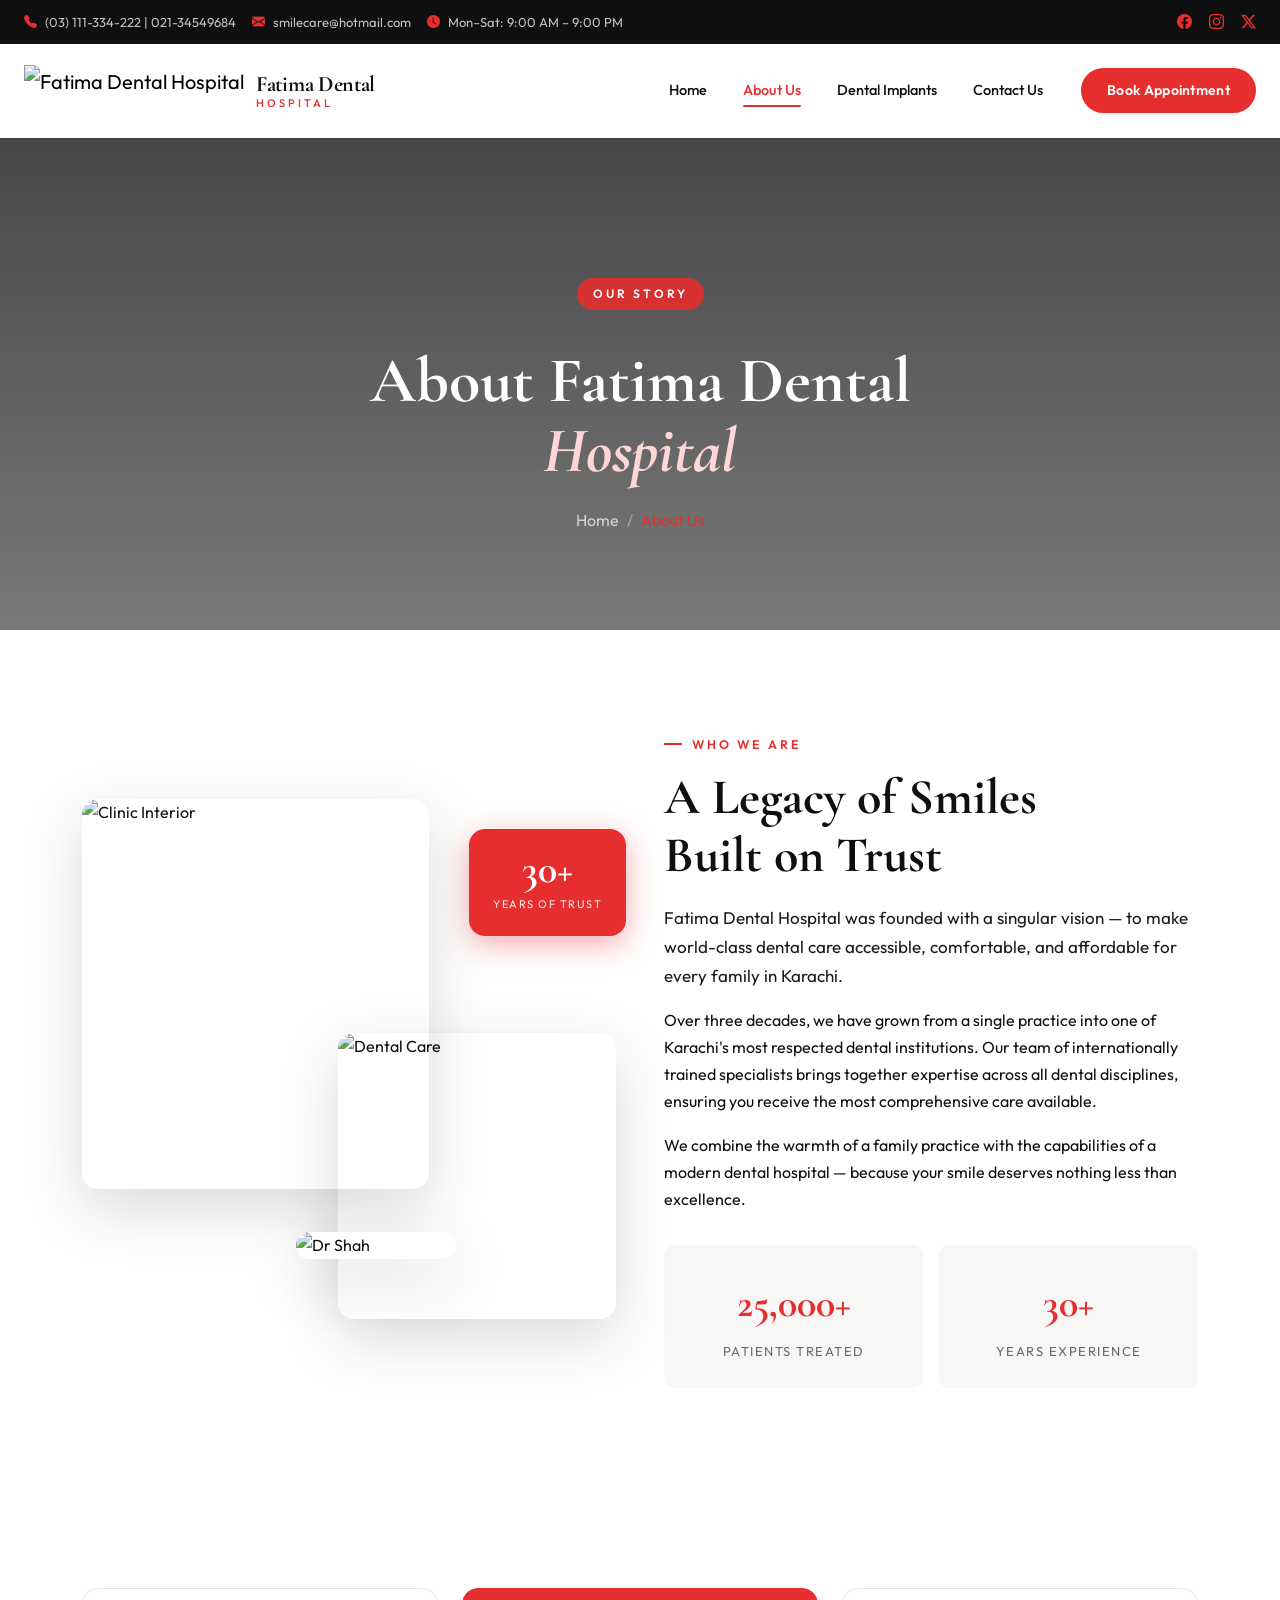
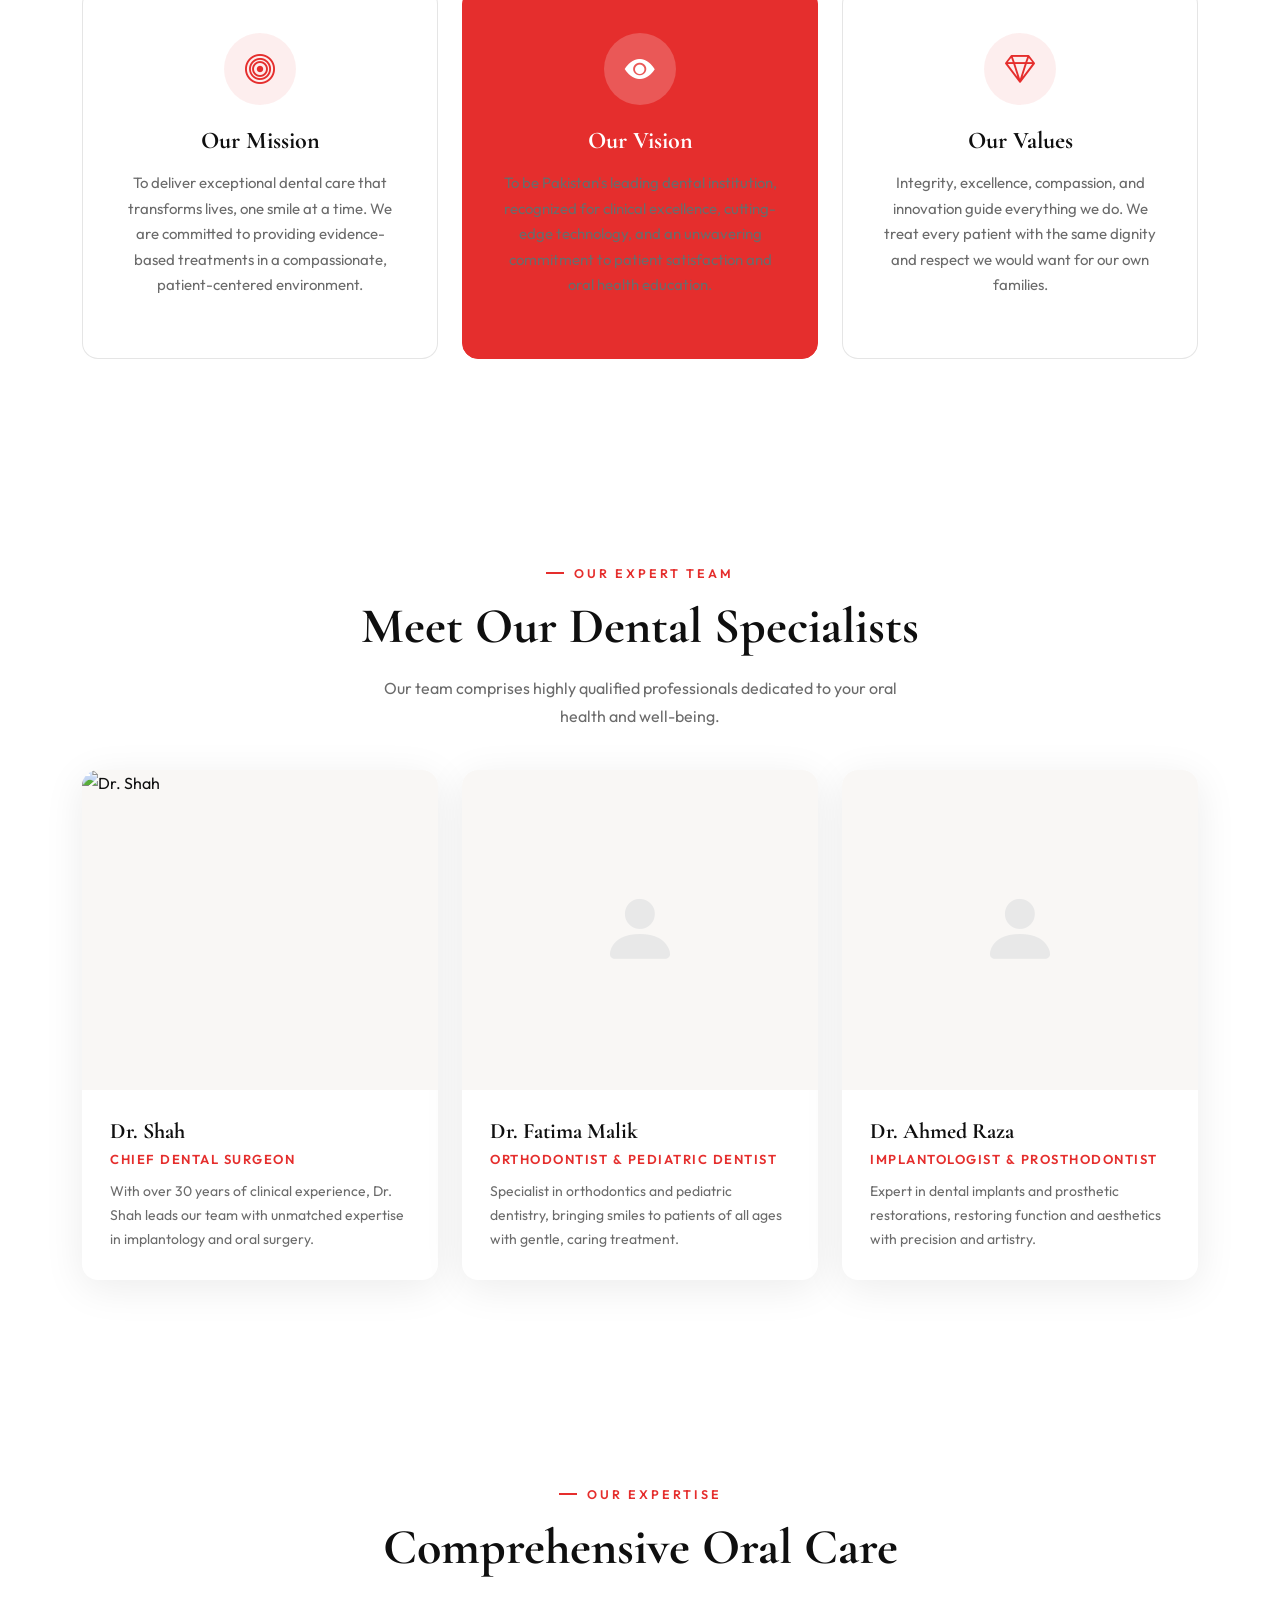
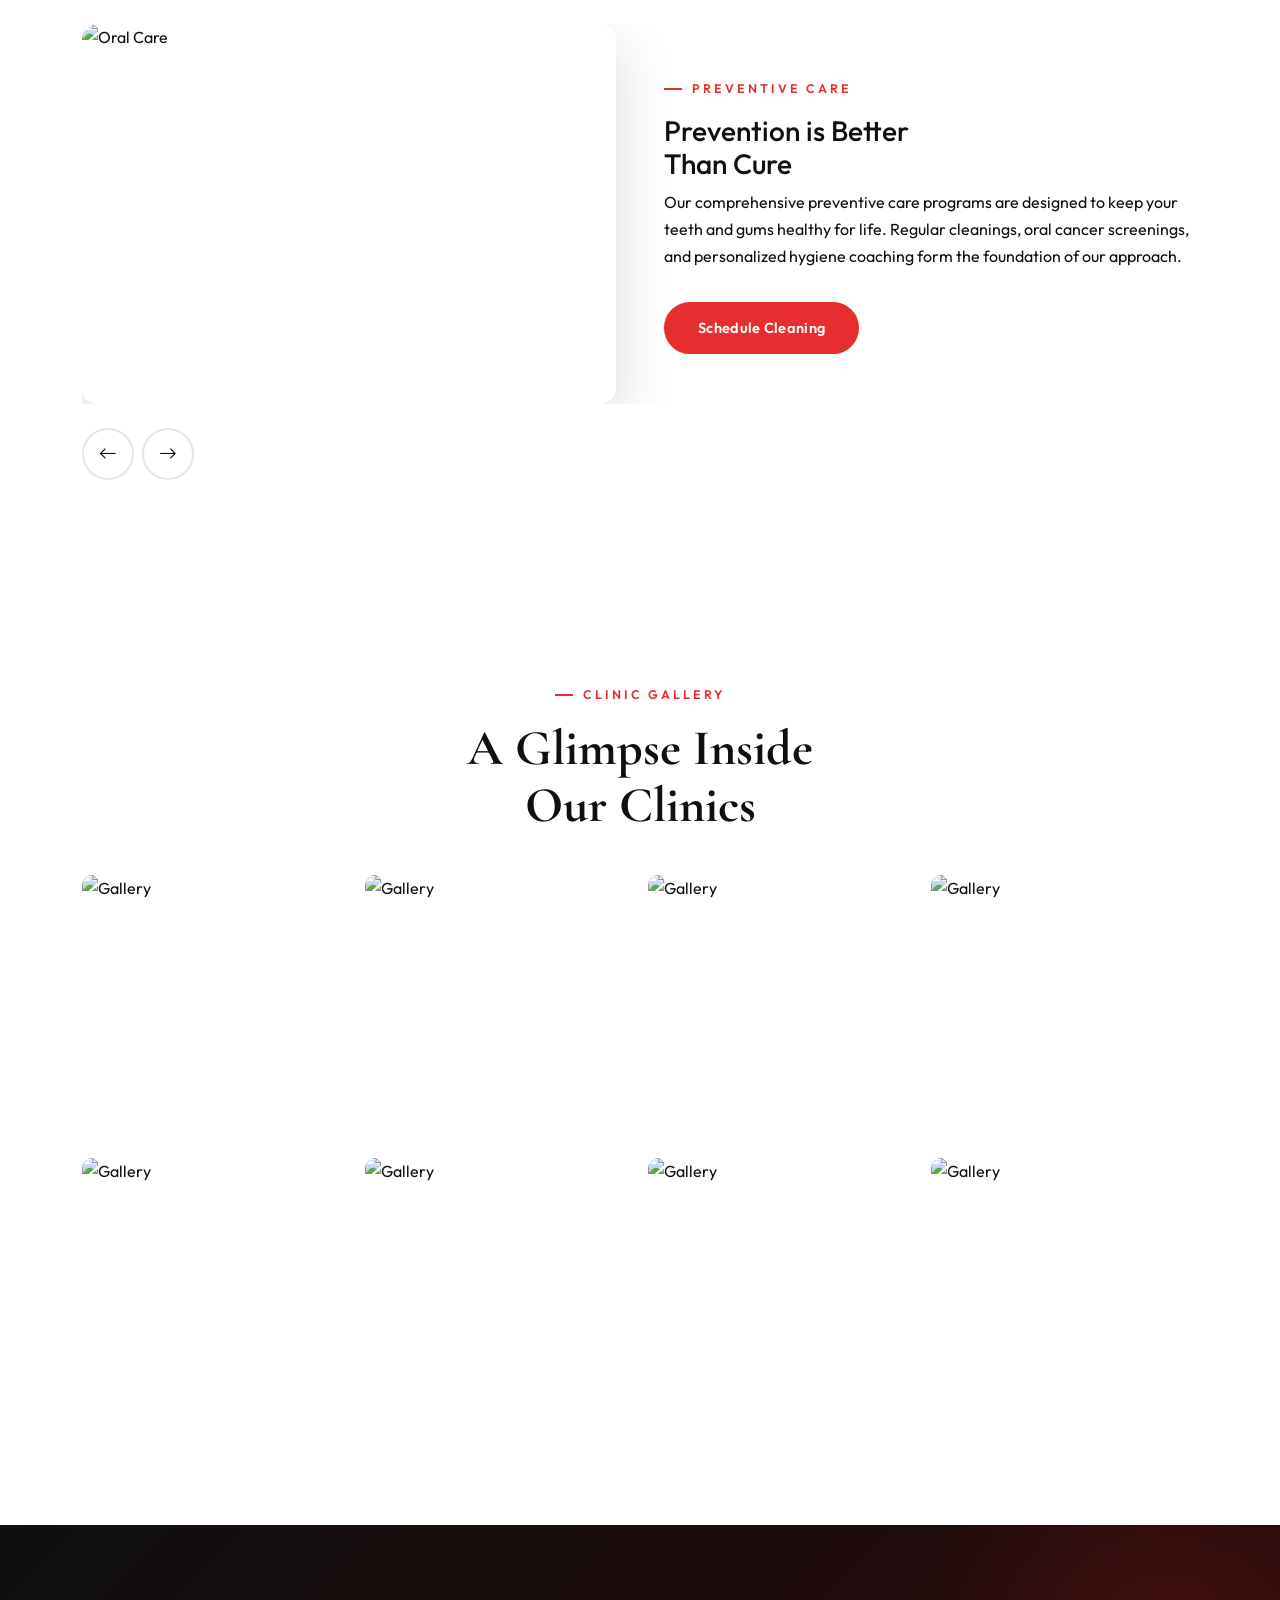
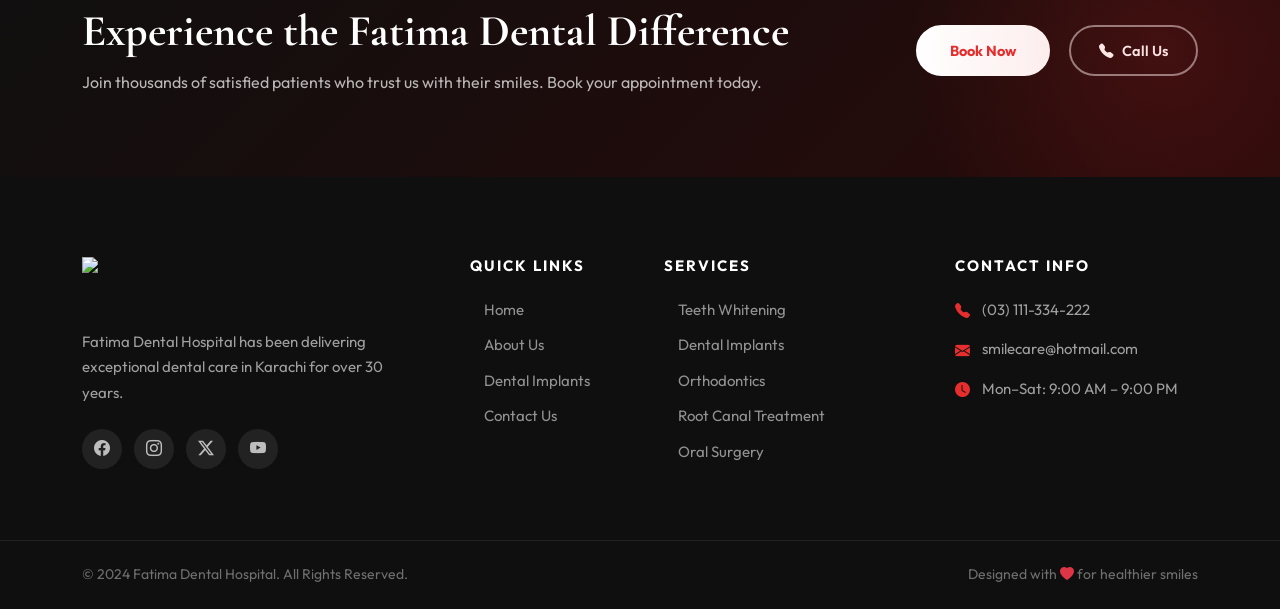
==== about.html @ 116f73a8 "Add files via upload" ====
<!DOCTYPE html>
<html lang="en">
<head>
  <meta charset="UTF-8"/>
  <meta name="viewport" content="width=device-width, initial-scale=1.0"/>
  <title>About Us – Fatima Dental Hospital</title>
  <link rel="stylesheet" href="https://cdn.jsdelivr.net/npm/bootstrap@5.3.2/dist/css/bootstrap.min.css"/>
  <link rel="stylesheet" href="https://cdn.jsdelivr.net/npm/bootstrap-icons@1.11.3/font/bootstrap-icons.min.css"/>
  <link href="https://fonts.googleapis.com/css2?family=Cormorant+Garamond:ital,wght@0,300;0,400;0,600;0,700;1,400&family=Outfit:wght@300;400;500;600;700&display=swap" rel="stylesheet"/>
  <link rel="stylesheet" href="style.css"/>
</head>
<body>

<!-- TOPBAR -->
<div class="topbar">
  <div class="container-fluid px-4">
    <div class="row align-items-center">
      <div class="col-md-8 d-flex flex-wrap gap-3">
        <span><i class="bi bi-telephone-fill me-1"></i> (03) 111-334-222 | 021-34549684</span>
        <span><i class="bi bi-envelope-fill me-1"></i> smilecare@hotmail.com</span>
        <span><i class="bi bi-clock-fill me-1"></i> Mon–Sat: 9:00 AM – 9:00 PM</span>
      </div>
      <div class="col-md-4 text-end">
        <a href="#" class="topbar-social"><i class="bi bi-facebook"></i></a>
        <a href="#" class="topbar-social"><i class="bi bi-instagram"></i></a>
        <a href="#" class="topbar-social"><i class="bi bi-twitter-x"></i></a>
      </div>
    </div>
  </div>
</div>

<!-- NAVBAR -->
<nav class="navbar navbar-expand-lg main-nav" id="mainNav">
  <div class="container-fluid px-4">
    <a class="navbar-brand" href="index.html">
      <img src="https://smile.com.pk/images/logo.png" alt="Fatima Dental Hospital" class="nav-logo"/>
      <div class="brand-text">
        <span class="brand-title">Fatima Dental</span>
        <span class="brand-sub">Hospital</span>
      </div>
    </a>
    <button class="navbar-toggler" type="button" data-bs-toggle="collapse" data-bs-target="#navMenu">
      <span class="toggler-icon"><span></span><span></span><span></span></span>
    </button>
    <div class="collapse navbar-collapse" id="navMenu">
      <ul class="navbar-nav ms-auto align-items-lg-center gap-lg-2">
        <li class="nav-item"><a class="nav-link" href="index.html">Home</a></li>
        <li class="nav-item"><a class="nav-link active" href="about.html">About Us</a></li>
        <li class="nav-item"><a class="nav-link" href="implants.html">Dental Implants</a></li>
        <li class="nav-item"><a class="nav-link" href="contact.html">Contact Us</a></li>
        <li class="nav-item ms-lg-3">
          <a class="btn btn-primary-red nav-cta" href="contact.html">Book Appointment</a>
        </li>
      </ul>
    </div>
  </div>
</nav>

<!-- PAGE HERO -->
<section class="page-hero" style="background-image:url('https://smile.com.pk/images/slider/slide5.jpg')">
  <div class="page-hero-overlay"></div>
  <div class="page-hero-content">
    <div class="container">
      <span class="hero-badge" data-gsap="fadeUp">Our Story</span>
      <h1 class="page-hero-title" data-gsap="fadeUp">About Fatima Dental<br/><em>Hospital</em></h1>
      <nav aria-label="breadcrumb" data-gsap="fadeUp">
        <ol class="breadcrumb justify-content-center">
          <li class="breadcrumb-item"><a href="index.html">Home</a></li>
          <li class="breadcrumb-item active">About Us</li>
        </ol>
      </nav>
    </div>
  </div>
</section>

<!-- ABOUT INTRO -->
<section class="py-section">
  <div class="container">
    <div class="row align-items-center g-5">
      <div class="col-lg-6" data-gsap="fadeLeft">
        <div class="about-img-grid">
          <img src="https://smile.com.pk/images/images13.jpg" alt="Clinic Interior" class="img1"/>
          <img src="https://smile.com.pk/images/images14.jpg" alt="Dental Care" class="img2"/>
          <img src="https://smile.com.pk/images/drshah.png" alt="Dr Shah" class="img3"/>
          <div class="exp-badge"><span>30+</span><small>Years of Trust</small></div>
        </div>
      </div>
      <div class="col-lg-6" data-gsap="fadeRight">
        <span class="section-tag">Who We Are</span>
        <h2 class="section-title">A Legacy of Smiles<br/>Built on Trust</h2>
        <p class="lead-text">Fatima Dental Hospital was founded with a singular vision — to make world-class dental care accessible, comfortable, and affordable for every family in Karachi.</p>
        <p>Over three decades, we have grown from a single practice into one of Karachi's most respected dental institutions. Our team of internationally trained specialists brings together expertise across all dental disciplines, ensuring you receive the most comprehensive care available.</p>
        <p>We combine the warmth of a family practice with the capabilities of a modern dental hospital — because your smile deserves nothing less than excellence.</p>
        <div class="row g-3 mt-2">
          <div class="col-6">
            <div class="mini-stat">
              <span class="mini-num">25,000+</span>
              <span class="mini-label">Patients Treated</span>
            </div>
          </div>
          <div class="col-6">
            <div class="mini-stat">
              <span class="mini-num">30+</span>
              <span class="mini-label">Years Experience</span>
            </div>
          </div>
        </div>
      </div>
    </div>
  </div>
</section>

<!-- MISSION / VISION -->
<section class="mission-section py-section">
  <div class="container">
    <div class="row g-4">
      <div class="col-md-4" data-gsap="card">
        <div class="mission-card">
          <div class="mission-icon"><i class="bi bi-bullseye"></i></div>
          <h4>Our Mission</h4>
          <p>To deliver exceptional dental care that transforms lives, one smile at a time. We are committed to providing evidence-based treatments in a compassionate, patient-centered environment.</p>
        </div>
      </div>
      <div class="col-md-4" data-gsap="card">
        <div class="mission-card mission-card--red">
          <div class="mission-icon"><i class="bi bi-eye-fill"></i></div>
          <h4>Our Vision</h4>
          <p>To be Pakistan's leading dental institution, recognized for clinical excellence, cutting-edge technology, and an unwavering commitment to patient satisfaction and oral health education.</p>
        </div>
      </div>
      <div class="col-md-4" data-gsap="card">
        <div class="mission-card">
          <div class="mission-icon"><i class="bi bi-gem"></i></div>
          <h4>Our Values</h4>
          <p>Integrity, excellence, compassion, and innovation guide everything we do. We treat every patient with the same dignity and respect we would want for our own families.</p>
        </div>
      </div>
    </div>
  </div>
</section>

<!-- DOCTOR PROFILE -->
<section class="team-section py-section">
  <div class="container">
    <div class="section-header text-center" data-gsap="fadeUp">
      <span class="section-tag">Our Expert Team</span>
      <h2 class="section-title">Meet Our Dental Specialists</h2>
      <p class="section-desc">Our team comprises highly qualified professionals dedicated to your oral health and well-being.</p>
    </div>
    <div class="row justify-content-center g-4 mt-3">
      <div class="col-md-6 col-lg-4" data-gsap="card">
        <div class="team-card">
          <div class="team-img-wrap">
            <img src="https://smile.com.pk/images/drshah.png" alt="Dr. Shah"/>
            <div class="team-overlay">
              <div class="team-socials">
                <a href="#"><i class="bi bi-linkedin"></i></a>
                <a href="#"><i class="bi bi-envelope"></i></a>
              </div>
            </div>
          </div>
          <div class="team-info">
            <h5>Dr. Shah</h5>
            <span>Chief Dental Surgeon</span>
            <p>With over 30 years of clinical experience, Dr. Shah leads our team with unmatched expertise in implantology and oral surgery.</p>
          </div>
        </div>
      </div>
      <div class="col-md-6 col-lg-4" data-gsap="card">
        <div class="team-card">
          <div class="team-img-wrap placeholder-team">
            <div class="team-placeholder"><i class="bi bi-person-fill"></i></div>
            <div class="team-overlay">
              <div class="team-socials">
                <a href="#"><i class="bi bi-linkedin"></i></a>
                <a href="#"><i class="bi bi-envelope"></i></a>
              </div>
            </div>
          </div>
          <div class="team-info">
            <h5>Dr. Fatima Malik</h5>
            <span>Orthodontist & Pediatric Dentist</span>
            <p>Specialist in orthodontics and pediatric dentistry, bringing smiles to patients of all ages with gentle, caring treatment.</p>
          </div>
        </div>
      </div>
      <div class="col-md-6 col-lg-4" data-gsap="card">
        <div class="team-card">
          <div class="team-img-wrap placeholder-team">
            <div class="team-placeholder"><i class="bi bi-person-fill"></i></div>
            <div class="team-overlay">
              <div class="team-socials">
                <a href="#"><i class="bi bi-linkedin"></i></a>
                <a href="#"><i class="bi bi-envelope"></i></a>
              </div>
            </div>
          </div>
          <div class="team-info">
            <h5>Dr. Ahmed Raza</h5>
            <span>Implantologist & Prosthodontist</span>
            <p>Expert in dental implants and prosthetic restorations, restoring function and aesthetics with precision and artistry.</p>
          </div>
        </div>
      </div>
    </div>
  </div>
</section>

<!-- ORAL CARE SLIDER -->
<section class="oral-section py-section">
  <div class="container">
    <div class="section-header text-center" data-gsap="fadeUp">
      <span class="section-tag">Our Expertise</span>
      <h2 class="section-title">Comprehensive Oral Care</h2>
    </div>
    <div id="oralCarousel" class="carousel slide mt-5" data-bs-ride="carousel">
      <div class="carousel-inner">
        <div class="carousel-item active">
          <div class="row align-items-center g-5">
            <div class="col-lg-6">
              <img src="https://smile.com.pk/images/oral1.png" alt="Oral Care" class="oral-img"/>
            </div>
            <div class="col-lg-6">
              <span class="section-tag">Preventive Care</span>
              <h3>Prevention is Better<br/>Than Cure</h3>
              <p>Our comprehensive preventive care programs are designed to keep your teeth and gums healthy for life. Regular cleanings, oral cancer screenings, and personalized hygiene coaching form the foundation of our approach.</p>
              <a href="contact.html" class="btn btn-primary-red mt-3">Schedule Cleaning</a>
            </div>
          </div>
        </div>
        <div class="carousel-item">
          <div class="row align-items-center g-5">
            <div class="col-lg-6">
              <img src="https://smile.com.pk/images/oral2.png" alt="Oral Care" class="oral-img"/>
            </div>
            <div class="col-lg-6">
              <span class="section-tag">Cosmetic Dentistry</span>
              <h3>Your Dream Smile<br/>Is Achievable</h3>
              <p>From porcelain veneers to professional whitening, our cosmetic dentistry services are designed to enhance your natural beauty and give you the confidence to smile freely in every situation.</p>
              <a href="contact.html" class="btn btn-primary-red mt-3">Get a Smile Makeover</a>
            </div>
          </div>
        </div>
        <div class="carousel-item">
          <div class="row align-items-center g-5">
            <div class="col-lg-6">
              <img src="https://smile.com.pk/images/oral3.png" alt="Oral Care" class="oral-img"/>
            </div>
            <div class="col-lg-6">
              <span class="section-tag">Restorative Dentistry</span>
              <h3>Restore Function<br/>& Confidence</h3>
              <p>Whether you need a simple filling, a crown, or a full-mouth rehabilitation, our restorative specialists use the finest materials and latest techniques to bring your smile back to its best.</p>
              <a href="contact.html" class="btn btn-primary-red mt-3">Consult Now</a>
            </div>
          </div>
        </div>
      </div>
      <div class="oral-controls d-flex gap-2 mt-4">
        <button class="oral-btn" type="button" data-bs-target="#oralCarousel" data-bs-slide="prev"><i class="bi bi-arrow-left"></i></button>
        <button class="oral-btn" type="button" data-bs-target="#oralCarousel" data-bs-slide="next"><i class="bi bi-arrow-right"></i></button>
      </div>
    </div>
  </div>
</section>

<!-- GALLERY -->
<section class="clinic-gallery py-section">
  <div class="container">
    <div class="section-header text-center" data-gsap="fadeUp">
      <span class="section-tag">Clinic Gallery</span>
      <h2 class="section-title">A Glimpse Inside<br/>Our Clinics</h2>
    </div>
    <div class="row g-3 mt-4">
      <div class="col-6 col-md-4 col-lg-3" data-gsap="card"><div class="gal-item"><img src="https://smile.com.pk/images/flickr_img_1.png" alt="Gallery"/><div class="gal-overlay"><i class="bi bi-zoom-in"></i></div></div></div>
      <div class="col-6 col-md-4 col-lg-3" data-gsap="card"><div class="gal-item"><img src="https://smile.com.pk/images/flickr_img_2.png" alt="Gallery"/><div class="gal-overlay"><i class="bi bi-zoom-in"></i></div></div></div>
      <div class="col-6 col-md-4 col-lg-3" data-gsap="card"><div class="gal-item"><img src="https://smile.com.pk/images/flickr_img_3.png" alt="Gallery"/><div class="gal-overlay"><i class="bi bi-zoom-in"></i></div></div></div>
      <div class="col-6 col-md-4 col-lg-3" data-gsap="card"><div class="gal-item"><img src="https://smile.com.pk/images/flickr_img_4.png" alt="Gallery"/><div class="gal-overlay"><i class="bi bi-zoom-in"></i></div></div></div>
      <div class="col-6 col-md-4 col-lg-3" data-gsap="card"><div class="gal-item"><img src="https://smile.com.pk/images/flickr_img_5.png" alt="Gallery"/><div class="gal-overlay"><i class="bi bi-zoom-in"></i></div></div></div>
      <div class="col-6 col-md-4 col-lg-3" data-gsap="card"><div class="gal-item"><img src="https://smile.com.pk/images/flickr_img_7.png" alt="Gallery"/><div class="gal-overlay"><i class="bi bi-zoom-in"></i></div></div></div>
      <div class="col-6 col-md-4 col-lg-3" data-gsap="card"><div class="gal-item"><img src="https://smile.com.pk/images/flickr_img_8.png" alt="Gallery"/><div class="gal-overlay"><i class="bi bi-zoom-in"></i></div></div></div>
      <div class="col-6 col-md-4 col-lg-3" data-gsap="card"><div class="gal-item"><img src="https://smile.com.pk/images/flickr_img_19.png" alt="Gallery"/><div class="gal-overlay"><i class="bi bi-zoom-in"></i></div></div></div>
    </div>
  </div>
</section>

<!-- CTA -->
<section class="cta-band" data-gsap="fadeUp">
  <div class="container">
    <div class="row align-items-center">
      <div class="col-lg-8">
        <h2>Experience the Fatima Dental Difference</h2>
        <p>Join thousands of satisfied patients who trust us with their smiles. Book your appointment today.</p>
      </div>
      <div class="col-lg-4 text-lg-end mt-4 mt-lg-0">
        <a href="contact.html" class="btn btn-white-red me-3">Book Now</a>
        <a href="tel:03111334222" class="btn btn-outline-white-cta"><i class="bi bi-telephone-fill me-2"></i>Call Us</a>
      </div>
    </div>
  </div>
</section>

<!-- FOOTER -->
<footer class="main-footer">
  <div class="footer-top">
    <div class="container">
      <div class="row g-5">
        <div class="col-lg-4">
          <a href="index.html" class="footer-brand">
            <img src="https://smile.com.pk/images/logo.png" alt="Logo" class="footer-logo"/>
          </a>
          <p class="footer-about mt-3">Fatima Dental Hospital has been delivering exceptional dental care in Karachi for over 30 years.</p>
          <div class="footer-socials mt-4">
            <a href="#"><i class="bi bi-facebook"></i></a>
            <a href="#"><i class="bi bi-instagram"></i></a>
            <a href="#"><i class="bi bi-twitter-x"></i></a>
            <a href="#"><i class="bi bi-youtube"></i></a>
          </div>
        </div>
        <div class="col-sm-6 col-lg-2">
          <h5 class="footer-heading">Quick Links</h5>
          <ul class="footer-links">
            <li><a href="index.html">Home</a></li>
            <li><a href="about.html">About Us</a></li>
            <li><a href="implants.html">Dental Implants</a></li>
            <li><a href="contact.html">Contact Us</a></li>
          </ul>
        </div>
        <div class="col-sm-6 col-lg-3">
          <h5 class="footer-heading">Services</h5>
          <ul class="footer-links">
            <li><a href="#">Teeth Whitening</a></li>
            <li><a href="#">Dental Implants</a></li>
            <li><a href="#">Orthodontics</a></li>
            <li><a href="#">Root Canal Treatment</a></li>
            <li><a href="#">Oral Surgery</a></li>
          </ul>
        </div>
        <div class="col-lg-3">
          <h5 class="footer-heading">Contact Info</h5>
          <ul class="footer-contact">
            <li><i class="bi bi-telephone-fill"></i> (03) 111-334-222</li>
            <li><i class="bi bi-envelope-fill"></i> smilecare@hotmail.com</li>
            <li><i class="bi bi-clock-fill"></i> Mon–Sat: 9:00 AM – 9:00 PM</li>
          </ul>
        </div>
      </div>
    </div>
  </div>
  <div class="footer-bottom">
    <div class="container">
      <div class="row align-items-center">
        <div class="col-md-6"><p>© 2024 Fatima Dental Hospital. All Rights Reserved.</p></div>
        <div class="col-md-6 text-md-end"><p>Designed with <i class="bi bi-heart-fill text-danger"></i> for healthier smiles</p></div>
      </div>
    </div>
  </div>
</footer>

<button class="back-to-top" id="backToTop"><i class="bi bi-arrow-up"></i></button>

<script src="https://cdn.jsdelivr.net/npm/bootstrap@5.3.2/dist/js/bootstrap.bundle.min.js"></script>
<script src="https://cdnjs.cloudflare.com/ajax/libs/gsap/3.12.5/gsap.min.js"></script>
<script src="https://cdnjs.cloudflare.com/ajax/libs/gsap/3.12.5/ScrollTrigger.min.js"></script>
<script src="main.js"></script>
</body>
</html>
---- style.css ----
/* ============================================
   FATIMA DENTAL HOSPITAL — MASTER STYLESHEET
   Theme: #e52e2d / #ffffff
   Fonts: Cormorant Garamond + Outfit
   ============================================ */

:root {
  --red: #e52e2d;
  --red-dark: #c01e1d;
  --red-light: rgba(229, 46, 45, 0.08);
  --white: #ffffff;
  --off-white: #f9f7f5;
  --dark: #0f0f0f;
  --dark2: #1a1a1a;
  --gray: #6b6b6b;
  --gray-light: #e8e8e8;
  --border: rgba(0,0,0,0.1);
  --shadow: 0 8px 40px rgba(0,0,0,0.08);
  --shadow-lg: 0 20px 60px rgba(0,0,0,0.15);
  --radius: 16px;
  --radius-sm: 10px;
  --font-display: 'Cormorant Garamond', serif;
  --font-body: 'Outfit', sans-serif;
  --transition: all 0.4s cubic-bezier(0.25, 0.46, 0.45, 0.94);
}

*, *::before, *::after { box-sizing: border-box; margin: 0; padding: 0; }

html { scroll-behavior: smooth; }

body {
  font-family: var(--font-body);
  color: var(--dark);
  background: var(--white);
  overflow-x: hidden;
  line-height: 1.7;
}

img { max-width: 100%; display: block; }
a { text-decoration: none; color: inherit; }

.py-section { padding: 100px 0; }

/* ============================================
   PRELOADER
   ============================================ */
#preloader {
  position: fixed; inset: 0;
  background: var(--white);
  z-index: 9999;
  display: flex; align-items: center; justify-content: center;
  transition: opacity 0.6s ease, visibility 0.6s ease;
}
#preloader.hidden { opacity: 0; visibility: hidden; pointer-events: none; }
.preloader-inner { text-align: center; }
.pre-logo { width: 160px; margin: 0 auto 20px; animation: pulse 1.5s ease infinite; }
.pre-bar {
  width: 200px; height: 3px;
  background: var(--gray-light);
  border-radius: 10px; margin: 0 auto;
  overflow: hidden;
}
.pre-bar span {
  display: block; height: 100%;
  width: 0; background: var(--red);
  border-radius: 10px;
  animation: preload 2s ease forwards;
}
@keyframes preload { to { width: 100%; } }
@keyframes pulse { 0%,100% { transform: scale(1); } 50% { transform: scale(1.05); } }

/* ============================================
   TOPBAR
   ============================================ */
.topbar {
  background: var(--dark);
  color: rgba(255,255,255,0.75);
  font-size: 13px;
  padding: 9px 0;
  font-family: var(--font-body);
}
.topbar span { display: inline-flex; align-items: center; gap: 4px; }
.topbar i { color: var(--red); }
.topbar-social {
  color: rgba(255,255,255,0.6);
  font-size: 15px;
  margin-left: 14px;
  transition: var(--transition);
}
.topbar-social:hover { color: var(--red); }

/* ============================================
   NAVBAR
   ============================================ */
.main-nav {
  background: var(--white);
  padding: 16px 0;
  position: sticky; top: 0; z-index: 1000;
  box-shadow: 0 1px 0 var(--border);
  transition: var(--transition);
}
.main-nav.scrolled {
  padding: 10px 0;
  box-shadow: 0 4px 30px rgba(0,0,0,0.1);
}
.navbar-brand { display: flex; align-items: center; gap: 12px; }
.nav-logo { height: 52px; width: auto; object-fit: contain; }
.brand-text { display: flex; flex-direction: column; line-height: 1.1; }
.brand-title {
  font-family: var(--font-display);
  font-size: 22px; font-weight: 700;
  color: var(--dark); letter-spacing: -0.3px;
}
.brand-sub {
  font-size: 11px; text-transform: uppercase;
  letter-spacing: 3px; color: var(--red); font-weight: 500;
}
.main-nav .nav-link {
  font-size: 14.5px; font-weight: 500;
  color: var(--dark) !important;
  padding: 8px 14px !important;
  border-radius: 8px;
  transition: var(--transition);
  position: relative;
}
.main-nav .nav-link::after {
  content: ''; position: absolute;
  bottom: 4px; left: 14px; right: 14px;
  height: 2px; background: var(--red);
  transform: scaleX(0); transform-origin: center;
  transition: transform 0.3s ease;
  border-radius: 2px;
}
.main-nav .nav-link:hover, .main-nav .nav-link.active { color: var(--red) !important; }
.main-nav .nav-link:hover::after, .main-nav .nav-link.active::after { transform: scaleX(1); }
.nav-cta {
  font-size: 14px !important; padding: 10px 24px !important;
  border-radius: 50px !important;
}
.nav-cta::after { display: none !important; }

/* Hamburger */
.navbar-toggler { border: none; background: none; padding: 8px; }
.navbar-toggler:focus { box-shadow: none; }
.toggler-icon { display: flex; flex-direction: column; gap: 5px; width: 26px; }
.toggler-icon span {
  display: block; height: 2px; background: var(--dark);
  border-radius: 2px; transition: var(--transition);
}

/* ============================================
   BUTTONS
   ============================================ */
.btn-primary-red {
  background: var(--red);
  color: var(--white) !important;
  border: 2px solid var(--red);
  padding: 13px 32px;
  border-radius: 50px;
  font-weight: 600; font-size: 14.5px;
  letter-spacing: 0.3px;
  transition: var(--transition);
  display: inline-flex; align-items: center; gap: 8px;
}
.btn-primary-red:hover {
  background: var(--red-dark);
  border-color: var(--red-dark);
  transform: translateY(-2px);
  box-shadow: 0 8px 25px rgba(229,46,45,0.35);
}
.btn-outline-white {
  background: transparent;
  color: var(--white) !important;
  border: 2px solid rgba(255,255,255,0.7);
  padding: 13px 32px;
  border-radius: 50px;
  font-weight: 600; font-size: 14.5px;
  transition: var(--transition);
}
.btn-outline-white:hover {
  background: var(--white);
  color: var(--red) !important;
  border-color: var(--white);
}
.btn-white-red {
  background: var(--white);
  color: var(--red) !important;
  border: 2px solid var(--white);
  padding: 13px 32px; border-radius: 50px;
  font-weight: 700; font-size: 14.5px;
  transition: var(--transition);
}
.btn-white-red:hover {
  background: transparent;
  color: var(--white) !important;
  transform: translateY(-2px);
}
.btn-outline-white-cta {
  background: transparent;
  color: var(--white) !important;
  border: 2px solid rgba(255,255,255,0.5);
  padding: 13px 28px; border-radius: 50px;
  font-weight: 600; font-size: 14.5px;
  display: inline-flex; align-items: center;
  transition: var(--transition);
}
.btn-outline-white-cta:hover {
  background: rgba(255,255,255,0.1);
  border-color: var(--white);
}

/* ============================================
   SECTION TYPOGRAPHY
   ============================================ */
.section-tag {
  display: inline-flex; align-items: center;
  font-size: 12.5px; font-weight: 600;
  text-transform: uppercase; letter-spacing: 3px;
  color: var(--red);
  margin-bottom: 14px;
  position: relative;
  padding-left: 28px;
}
.section-tag::before {
  content: ''; position: absolute;
  left: 0; top: 50%;
  width: 18px; height: 2px;
  background: var(--red);
  transform: translateY(-50%);
}
.section-title {
  font-family: var(--font-display);
  font-size: clamp(32px, 4vw, 50px);
  font-weight: 700; line-height: 1.15;
  color: var(--dark); margin-bottom: 20px;
}
.section-title em { font-style: italic; color: var(--red); }
.section-desc {
  color: var(--gray);
  font-size: 16px; max-width: 560px; margin: 0 auto;
}
.lead-text { font-size: 17px; color: var(--dark2); margin-bottom: 16px; font-weight: 400; }

/* ============================================
   HERO SECTION
   ============================================ */
.hero-section { position: relative; }
.hero-slide {
  height: 100vh; min-height: 650px;
  background-size: cover;
  background-position: center;
  display: flex; align-items: center;
  position: relative;
}
.hero-overlay {
  position: absolute; inset: 0;
  background: linear-gradient(120deg, rgba(10,10,10,0.75) 0%, rgba(10,10,10,0.35) 60%, transparent 100%);
}
.hero-content {
  position: relative; z-index: 2;
  padding: 0 8%;
  max-width: 680px;
}
.hero-badge {
  display: inline-flex; align-items: center;
  background: rgba(229,46,45,0.9);
  color: var(--white);
  font-size: 12px; font-weight: 600;
  text-transform: uppercase; letter-spacing: 3px;
  padding: 6px 16px; border-radius: 50px;
  margin-bottom: 20px;
}
.hero-title {
  font-family: var(--font-display);
  font-size: clamp(44px, 6vw, 82px);
  font-weight: 700; line-height: 1.05;
  color: var(--white);
  margin-bottom: 20px;
  text-shadow: 0 2px 20px rgba(0,0,0,0.3);
}
.hero-title em { font-style: italic; color: #ffd6d6; }
.hero-sub {
  color: rgba(255,255,255,0.85);
  font-size: 17px; margin-bottom: 36px;
  max-width: 500px; line-height: 1.7;
}
.hero-btns { display: flex; gap: 14px; flex-wrap: wrap; }

/* Carousel controls */
.carousel-control-prev, .carousel-control-next {
  width: 52px; height: 52px;
  top: 50%; transform: translateY(-50%);
  background: rgba(255,255,255,0.15);
  backdrop-filter: blur(8px);
  border: 1px solid rgba(255,255,255,0.2);
  border-radius: 50%;
  display: flex; align-items: center; justify-content: center;
  color: var(--white); font-size: 20px;
  transition: var(--transition);
  margin: 0 20px;
  opacity: 0.8;
}
.carousel-control-prev:hover, .carousel-control-next:hover {
  background: var(--red); opacity: 1; border-color: var(--red);
}
.carousel-indicators button {
  width: 28px; height: 4px; border-radius: 4px;
  background: rgba(255,255,255,0.5);
  border: none; transition: var(--transition);
}
.carousel-indicators button.active {
  background: var(--red); width: 44px;
}

/* Scroll indicator */
.scroll-indicator {
  position: absolute; bottom: 40px; left: 50%;
  transform: translateX(-50%);
  display: flex; flex-direction: column; align-items: center;
  gap: 8px; z-index: 5;
  color: rgba(255,255,255,0.6);
  font-size: 11px; text-transform: uppercase; letter-spacing: 2px;
}
.scroll-line {
  width: 1px; height: 50px;
  background: linear-gradient(to bottom, rgba(255,255,255,0.6), transparent);
  animation: scrollAnim 2s ease infinite;
}
@keyframes scrollAnim { 0% { transform: scaleY(0); transform-origin: top; } 50% { transform: scaleY(1); transform-origin: top; } 51% { transform: scaleY(1); transform-origin: bottom; } 100% { transform: scaleY(0); transform-origin: bottom; } }

/* ============================================
   STATS BAND
   ============================================ */
.stats-band { background: var(--red); }
.stat-item {
  padding: 50px 30px;
  text-align: center;
  border-right: 1px solid rgba(255,255,255,0.2);
  position: relative;
}
.stat-item:last-child { border-right: none; }
.stat-num {
  display: block;
  font-family: var(--font-display);
  font-size: 64px; font-weight: 700;
  color: var(--white); line-height: 1;
}
.stat-plus {
  font-family: var(--font-display);
  font-size: 48px; font-weight: 700;
  color: rgba(255,255,255,0.7);
  vertical-align: super;
}
.stat-item p {
  color: rgba(255,255,255,0.8);
  font-size: 14px; text-transform: uppercase;
  letter-spacing: 2px; margin: 10px 0 0;
  font-weight: 500;
}

/* ============================================
   SERVICE CARDS
   ============================================ */
.service-card {
  background: var(--white);
  border: 1px solid var(--border);
  border-radius: var(--radius);
  padding: 38px 32px;
  height: 100%;
  transition: var(--transition);
  position: relative; overflow: hidden;
}
.service-card::before {
  content: '';
  position: absolute; top: 0; left: 0; right: 0;
  height: 3px; background: var(--red);
  transform: scaleX(0); transform-origin: left;
  transition: transform 0.4s ease;
}
.service-card:hover { transform: translateY(-8px); box-shadow: var(--shadow-lg); border-color: transparent; }
.service-card:hover::before { transform: scaleX(1); }
.service-icon {
  width: 64px; height: 64px;
  background: var(--red-light);
  border-radius: 16px;
  display: flex; align-items: center; justify-content: center;
  font-size: 28px; color: var(--red);
  margin-bottom: 22px;
  transition: var(--transition);
}
.service-card:hover .service-icon { background: var(--red); color: var(--white); }
.service-card h4 {
  font-family: var(--font-display);
  font-size: 22px; font-weight: 700;
  margin-bottom: 12px; color: var(--dark);
}
.service-card p { color: var(--gray); font-size: 15px; margin-bottom: 20px; }
.service-link {
  color: var(--red); font-weight: 600; font-size: 14px;
  display: inline-flex; align-items: center; gap: 6px;
  transition: var(--transition);
}
.service-link:hover { gap: 10px; }

/* ============================================
   ABOUT TEASER IMAGE GRID
   ============================================ */
.about-img-grid {
  position: relative;
  height: 520px;
}
.about-img-grid .img1 {
  position: absolute;
  top: 0; left: 0;
  width: 65%; height: 75%;
  object-fit: cover; border-radius: var(--radius);
  box-shadow: var(--shadow-lg);
}
.about-img-grid .img2 {
  position: absolute;
  bottom: 0; right: 0;
  width: 52%; height: 55%;
  object-fit: cover; border-radius: var(--radius);
  box-shadow: var(--shadow-lg);
}
.about-img-grid .img3 {
  position: absolute;
  bottom: 60px; left: 40%;
  width: 30%; height: auto;
  object-fit: contain; border-radius: var(--radius);
  box-shadow: var(--shadow-lg);
  background: var(--white);
  z-index: 2;
}
.exp-badge {
  position: absolute; top: 30px; right: -10px;
  background: var(--red);
  color: var(--white);
  border-radius: 16px;
  padding: 20px 24px;
  text-align: center;
  z-index: 3;
  box-shadow: 0 8px 30px rgba(229,46,45,0.4);
}
.exp-badge span { display: block; font-family: var(--font-display); font-size: 40px; font-weight: 700; line-height: 1; }
.exp-badge small { font-size: 11px; text-transform: uppercase; letter-spacing: 1.5px; opacity: 0.9; }
.about-features .feat-item {
  display: flex; align-items: center; gap: 10px;
  font-size: 15px; font-weight: 500; color: var(--dark2);
}
.about-features .feat-item i { color: var(--red); font-size: 18px; }

/* ============================================
   GALLERY STRIP (infinite scroll)
   ============================================ */
.gallery-strip {
  overflow: hidden;
  padding: 40px 0;
  background: var(--off-white);
  border-top: 1px solid var(--border);
  border-bottom: 1px solid var(--border);
}
.gallery-track {
  display: flex; gap: 16px;
  animation: galleryScroll 30s linear infinite;
  width: max-content;
}
.gallery-track img {
  height: 160px; width: 220px;
  object-fit: cover;
  border-radius: var(--radius-sm);
  flex-shrink: 0;
  transition: var(--transition);
  filter: grayscale(20%);
}
.gallery-track img:hover { transform: scale(1.04); filter: none; }
@keyframes galleryScroll { from { transform: translateX(0); } to { transform: translateX(-50%); } }

/* ============================================
   WHY CHOOSE US
   ============================================ */
.why-list { display: flex; flex-direction: column; gap: 28px; margin-top: 28px; }
.why-item {
  display: flex; gap: 20px;
  align-items: flex-start;
}
.why-icon {
  width: 52px; height: 52px; flex-shrink: 0;
  background: var(--red-light);
  border-radius: 14px;
  display: flex; align-items: center; justify-content: center;
  font-size: 22px; color: var(--red);
  transition: var(--transition);
}
.why-item:hover .why-icon { background: var(--red); color: var(--white); }
.why-item h5 { font-family: var(--font-display); font-size: 20px; font-weight: 700; margin-bottom: 6px; }
.why-item p { color: var(--gray); font-size: 15px; margin: 0; }
.why-img-wrap { position: relative; }
.why-main-img { border-radius: var(--radius); box-shadow: var(--shadow-lg); }
.why-float-card {
  position: absolute; bottom: 30px; left: -20px;
  background: var(--white);
  border-radius: 14px;
  padding: 18px 22px;
  display: flex; align-items: center; gap: 14px;
  box-shadow: var(--shadow-lg);
  min-width: 200px;
}
.why-float-card i { font-size: 28px; color: var(--red); }
.why-float-card strong { display: block; font-family: var(--font-display); font-size: 26px; color: var(--dark); }
.why-float-card small { font-size: 12px; color: var(--gray); }

/* ============================================
   CTA BAND
   ============================================ */
.cta-band {
  background: linear-gradient(135deg, var(--dark) 0%, #2a0a0a 100%);
  padding: 80px 0;
  position: relative; overflow: hidden;
}
.cta-band::before {
  content: '';
  position: absolute; top: -50%; right: -10%;
  width: 500px; height: 500px;
  background: radial-gradient(circle, rgba(229,46,45,0.15) 0%, transparent 70%);
}
.cta-band h2 {
  font-family: var(--font-display);
  font-size: clamp(28px, 3.5vw, 44px);
  color: var(--white); font-weight: 700;
  margin-bottom: 12px;
}
.cta-band p { color: rgba(255,255,255,0.7); font-size: 16px; margin: 0; }

/* ============================================
   TESTIMONIALS
   ============================================ */
.testimonials-section { background: var(--off-white); }
.testimonial-card {
  background: var(--white);
  border-radius: 24px;
  padding: 52px 48px;
  box-shadow: var(--shadow);
  position: relative;
}
.testimonial-card::before {
  content: '\201C';
  font-family: var(--font-display);
  font-size: 120px; color: var(--red-light);
  position: absolute; top: -10px; left: 30px;
  line-height: 1;
}
.stars { font-size: 22px; color: #f5a623; letter-spacing: 2px; }
.testimonial-text {
  font-size: 18px; color: var(--dark2);
  font-style: italic; line-height: 1.8;
  margin-bottom: 28px;
  font-family: var(--font-display);
}
.testimonial-author {
  display: flex; align-items: center; gap: 14px;
  justify-content: center;
}
.author-avatar {
  width: 48px; height: 48px;
  background: var(--red);
  border-radius: 50%;
  display: flex; align-items: center; justify-content: center;
  color: var(--white); font-weight: 700; font-size: 15px;
}
.testimonial-author strong { display: block; font-weight: 700; }
.testimonial-author small { color: var(--gray); font-size: 13px; }
.testimonial-dots { position: relative; margin-top: 32px; }
.testimonial-dots button {
  width: 10px !important; height: 10px !important;
  border-radius: 50% !important;
  background: var(--gray-light) !important;
}
.testimonial-dots button.active { background: var(--red) !important; width: 28px !important; border-radius: 5px !important; }

/* ============================================
   BRANCHES
   ============================================ */
.branch-card {
  background: var(--white);
  border: 1px solid var(--border);
  border-radius: var(--radius);
  padding: 44px 40px;
  height: 100%;
  transition: var(--transition);
  position: relative;
}
.branch-card:hover { box-shadow: var(--shadow-lg); transform: translateY(-6px); border-color: var(--red); }
.branch-num {
  font-family: var(--font-display);
  font-size: 72px; font-weight: 700;
  color: var(--red-light); line-height: 1;
  position: absolute; top: 20px; right: 30px;
}
.branch-card h4 {
  font-family: var(--font-display);
  font-size: 26px; font-weight: 700;
  margin-bottom: 22px; color: var(--dark);
}
.branch-info { list-style: none; padding: 0; display: flex; flex-direction: column; gap: 12px; }
.branch-info li {
  display: flex; gap: 12px; align-items: flex-start;
  font-size: 15px; color: var(--dark2);
}
.branch-info i { color: var(--red); font-size: 16px; flex-shrink: 0; margin-top: 3px; }

/* ============================================
   FOOTER
   ============================================ */
.main-footer { background: var(--dark); }
.footer-top { padding: 80px 0 60px; }
.footer-logo { height: 56px; width: auto; filter: brightness(1); }
.footer-about { color: rgba(255,255,255,0.6); font-size: 15px; line-height: 1.7; }
.footer-socials { display: flex; gap: 12px; }
.footer-socials a {
  width: 40px; height: 40px;
  background: rgba(255,255,255,0.08);
  border-radius: 50%;
  display: flex; align-items: center; justify-content: center;
  color: rgba(255,255,255,0.7); font-size: 16px;
  transition: var(--transition);
}
.footer-socials a:hover { background: var(--red); color: var(--white); transform: translateY(-3px); }
.footer-heading {
  color: var(--white); font-weight: 700;
  font-size: 15px; text-transform: uppercase;
  letter-spacing: 2px; margin-bottom: 22px;
}
.footer-links { list-style: none; padding: 0; display: flex; flex-direction: column; gap: 10px; }
.footer-links a {
  color: rgba(255,255,255,0.55); font-size: 15px;
  transition: var(--transition);
  display: flex; align-items: center; gap: 6px;
}
.footer-links a::before {
  content: '→'; font-size: 12px;
  opacity: 0; transform: translateX(-6px);
  transition: var(--transition);
}
.footer-links a:hover { color: var(--red); padding-left: 6px; }
.footer-links a:hover::before { opacity: 1; transform: translateX(0); }
.footer-contact { list-style: none; padding: 0; display: flex; flex-direction: column; gap: 12px; }
.footer-contact li {
  display: flex; align-items: flex-start; gap: 12px;
  color: rgba(255,255,255,0.6); font-size: 15px;
}
.footer-contact i { color: var(--red); margin-top: 2px; flex-shrink: 0; }
.footer-bottom {
  border-top: 1px solid rgba(255,255,255,0.08);
  padding: 22px 0;
}
.footer-bottom p { color: rgba(255,255,255,0.4); font-size: 14px; margin: 0; }

/* ============================================
   BACK TO TOP
   ============================================ */
.back-to-top {
  position: fixed; bottom: 30px; right: 30px;
  width: 50px; height: 50px;
  background: var(--red);
  color: var(--white); border: none;
  border-radius: 50%; font-size: 20px;
  display: flex; align-items: center; justify-content: center;
  cursor: pointer; z-index: 999;
  box-shadow: 0 4px 20px rgba(229,46,45,0.4);
  transform: translateY(20px); opacity: 0;
  transition: var(--transition);
}
.back-to-top.visible { transform: translateY(0); opacity: 1; }
.back-to-top:hover { transform: translateY(-4px); box-shadow: 0 8px 30px rgba(229,46,45,0.5); }

/* ============================================
   PAGE HERO (inner pages)
   ============================================ */
.page-hero {
  padding: 140px 0 80px;
  background-size: cover;
  background-position: center;
  position: relative;
  text-align: center;
}
.page-hero-overlay {
  position: absolute; inset: 0;
  background: linear-gradient(180deg, rgba(10,10,10,0.75) 0%, rgba(10,10,10,0.55) 100%);
}
.page-hero-content { position: relative; z-index: 2; }
.page-hero-title {
  font-family: var(--font-display);
  font-size: clamp(40px, 5vw, 68px);
  font-weight: 700; color: var(--white);
  margin: 16px 0 20px; line-height: 1.1;
}
.page-hero-title em { font-style: italic; color: #ffd6d6; }
.breadcrumb { background: none; }
.breadcrumb-item a { color: rgba(255,255,255,0.7); }
.breadcrumb-item.active { color: var(--red); }
.breadcrumb-item + .breadcrumb-item::before { color: rgba(255,255,255,0.4); }

/* ============================================
   ABOUT PAGE EXTRAS
   ============================================ */
.mini-stat { text-align: center; background: var(--off-white); border-radius: var(--radius-sm); padding: 24px 20px; }
.mini-num { display: block; font-family: var(--font-display); font-size: 40px; font-weight: 700; color: var(--red); }
.mini-label { font-size: 13px; color: var(--gray); text-transform: uppercase; letter-spacing: 1.5px; }

.mission-card {
  background: var(--white);
  border: 1px solid var(--border);
  border-radius: var(--radius);
  padding: 44px 36px;
  text-align: center; height: 100%;
  transition: var(--transition);
}
.mission-card:hover { box-shadow: var(--shadow-lg); transform: translateY(-6px); }
.mission-card--red { background: var(--red); border-color: var(--red); }
.mission-card--red .mission-icon { background: rgba(255,255,255,0.2); color: var(--white); }
.mission-card--red h4, .mission-card--red p { color: var(--white); }
.mission-icon {
  width: 72px; height: 72px;
  background: var(--red-light);
  border-radius: 50%;
  display: flex; align-items: center; justify-content: center;
  font-size: 30px; color: var(--red);
  margin: 0 auto 22px;
  transition: var(--transition);
}
.mission-card:not(.mission-card--red):hover .mission-icon { background: var(--red); color: var(--white); }
.mission-card h4 { font-family: var(--font-display); font-size: 24px; font-weight: 700; margin-bottom: 14px; }
.mission-card p { color: var(--gray); font-size: 15px; }

/* Team */
.team-card {
  border-radius: var(--radius);
  overflow: hidden;
  background: var(--white);
  box-shadow: var(--shadow);
  transition: var(--transition);
}
.team-card:hover { transform: translateY(-8px); box-shadow: var(--shadow-lg); }
.team-img-wrap { position: relative; overflow: hidden; height: 320px; background: var(--off-white); }
.team-img-wrap img { width: 100%; height: 100%; object-fit: cover; transition: transform 0.5s ease; }
.team-card:hover .team-img-wrap img { transform: scale(1.08); }
.placeholder-team { display: flex; align-items: center; justify-content: center; }
.team-placeholder { font-size: 80px; color: var(--gray-light); }
.team-overlay {
  position: absolute; inset: 0;
  background: rgba(229,46,45,0.85);
  display: flex; align-items: center; justify-content: center;
  opacity: 0; transition: var(--transition);
}
.team-card:hover .team-overlay { opacity: 1; }
.team-socials { display: flex; gap: 12px; }
.team-socials a {
  width: 44px; height: 44px;
  background: rgba(255,255,255,0.2);
  border-radius: 50%;
  display: flex; align-items: center; justify-content: center;
  color: var(--white); font-size: 18px;
  transition: var(--transition);
}
.team-socials a:hover { background: var(--white); color: var(--red); }
.team-info { padding: 28px; }
.team-info h5 { font-family: var(--font-display); font-size: 22px; font-weight: 700; margin-bottom: 4px; }
.team-info span { color: var(--red); font-size: 13px; font-weight: 600; text-transform: uppercase; letter-spacing: 1.5px; display: block; margin-bottom: 10px; }
.team-info p { color: var(--gray); font-size: 14px; margin: 0; }

/* Oral carousel */
.oral-img { border-radius: var(--radius); box-shadow: var(--shadow-lg); width: 100%; height: 380px; object-fit: cover; }
.oral-btn {
  width: 52px; height: 52px;
  background: var(--white);
  border: 2px solid var(--border);
  border-radius: 50%;
  display: flex; align-items: center; justify-content: center;
  font-size: 18px; color: var(--dark);
  cursor: pointer; transition: var(--transition);
}
.oral-btn:hover { background: var(--red); color: var(--white); border-color: var(--red); }

/* Gallery grid */
.gal-item {
  position: relative; overflow: hidden;
  border-radius: var(--radius-sm);
  aspect-ratio: 1;
  cursor: pointer;
}
.gal-item img {
  width: 100%; height: 100%; object-fit: cover;
  transition: transform 0.5s ease;
}
.gal-overlay {
  position: absolute; inset: 0;
  background: rgba(229,46,45,0.7);
  display: flex; align-items: center; justify-content: center;
  opacity: 0; transition: var(--transition);
  color: var(--white); font-size: 24px;
}
.gal-item:hover img { transform: scale(1.1); }
.gal-item:hover .gal-overlay { opacity: 1; }

/* ============================================
   IMPLANTS PAGE
   ============================================ */
.implant-visual { position: relative; }
.implant-main-img { border-radius: var(--radius); box-shadow: var(--shadow-lg); width: 100%; }
.implant-card-float {
  position: absolute; bottom: 30px; left: -20px;
  background: var(--white);
  border-radius: 14px; padding: 18px 22px;
  display: flex; align-items: center; gap: 14px;
  box-shadow: var(--shadow-lg); min-width: 210px;
}
.implant-card-float i { font-size: 30px; color: var(--red); }
.implant-card-float strong { display: block; font-weight: 700; font-size: 15px; }
.implant-card-float small { color: var(--gray); font-size: 12px; }
.implant-benefits { display: flex; flex-direction: column; gap: 12px; }
.benefit-row {
  display: flex; align-items: center; gap: 12px;
  font-size: 15px; color: var(--dark2);
}
.benefit-row i { color: var(--red); font-size: 18px; flex-shrink: 0; }

.implant-types { background: var(--off-white); }
.implant-type-card {
  background: var(--white);
  border: 1px solid var(--border);
  border-radius: var(--radius);
  padding: 36px 28px;
  height: 100%; text-align: center;
  transition: var(--transition);
  position: relative; overflow: hidden;
}
.implant-type-card:hover { box-shadow: var(--shadow-lg); transform: translateY(-6px); border-color: var(--red); }
.implant-type-card--featured {
  background: var(--red);
  border-color: var(--red);
  color: var(--white);
}
.it-badge {
  position: absolute; top: 14px; right: -22px;
  background: var(--white); color: var(--red);
  font-size: 11px; font-weight: 700;
  text-transform: uppercase; letter-spacing: 1px;
  padding: 4px 28px; transform: rotate(15deg);
  box-shadow: 0 2px 10px rgba(0,0,0,0.1);
}
.it-num {
  font-family: var(--font-display);
  font-size: 52px; font-weight: 700;
  color: rgba(0,0,0,0.06);
  line-height: 1; margin-bottom: -8px;
}
.implant-type-card--featured .it-num { color: rgba(255,255,255,0.2); }
.it-icon {
  font-size: 32px; color: var(--red);
  margin-bottom: 14px; display: block;
}
.implant-type-card--featured .it-icon { color: rgba(255,255,255,0.9); }
.implant-type-card h5 {
  font-family: var(--font-display);
  font-size: 20px; font-weight: 700; margin-bottom: 10px;
}
.implant-type-card--featured h5, .implant-type-card--featured p { color: var(--white); }
.implant-type-card p { font-size: 14px; color: var(--gray); margin-bottom: 16px; }
.it-time {
  font-size: 13px; font-weight: 600; color: var(--red);
  display: flex; align-items: center; justify-content: center; gap: 6px;
}
.implant-type-card--featured .it-time { color: rgba(255,255,255,0.85); }

/* Process */
.process-section { background: var(--dark); }
.process-section .section-tag { color: rgba(255,255,255,0.5); }
.process-section .section-tag::before { background: rgba(255,255,255,0.3); }
.process-section .section-title { color: var(--white); }
.process-timeline { position: relative; }
.process-step {
  text-align: center;
  padding: 20px;
}
.ps-num {
  width: 70px; height: 70px;
  background: var(--red);
  border-radius: 50%;
  display: flex; align-items: center; justify-content: center;
  font-family: var(--font-display);
  font-size: 24px; font-weight: 700; color: var(--white);
  margin: 0 auto 20px;
  position: relative; z-index: 2;
  box-shadow: 0 0 0 8px rgba(229,46,45,0.2);
}
.process-step h5 { color: var(--white); font-family: var(--font-display); font-size: 20px; font-weight: 700; margin-bottom: 10px; }
.process-step p { color: rgba(255,255,255,0.6); font-size: 14px; }

.why-gallery-img { width: 100%; height: 180px; object-fit: cover; }
.ist-item {
  background: var(--off-white);
  border-radius: var(--radius-sm);
  padding: 22px 18px; text-align: center;
}
.ist-item strong { display: block; font-family: var(--font-display); font-size: 36px; font-weight: 700; color: var(--red); }
.ist-item small { font-size: 13px; color: var(--gray); text-transform: uppercase; letter-spacing: 1.5px; }

/* FAQ */
.faq-accordion .accordion-item {
  border: 1px solid var(--border);
  border-radius: var(--radius-sm) !important;
  margin-bottom: 12px;
  overflow: hidden;
}
.faq-accordion .accordion-button {
  font-family: var(--font-body);
  font-size: 16px; font-weight: 600;
  color: var(--dark);
  background: var(--white);
  padding: 22px 28px;
}
.faq-accordion .accordion-button:not(.collapsed) {
  color: var(--red);
  background: var(--red-light);
  box-shadow: none;
}
.faq-accordion .accordion-button::after {
  filter: none;
}
.faq-accordion .accordion-button:not(.collapsed)::after {
  filter: invert(24%) sepia(98%) saturate(2500%) hue-rotate(347deg);
}
.faq-accordion .accordion-body {
  padding: 0 28px 22px;
  color: var(--gray); font-size: 15px; line-height: 1.8;
}

/* ============================================
   CONTACT PAGE
   ============================================ */
.quick-info-section {
  padding: 0;
  position: relative;
  z-index: 5;
  margin-top: -50px;
}
.quick-info-row { }
.qi-card {
  background: var(--white);
  border-radius: var(--radius);
  padding: 40px 32px;
  box-shadow: var(--shadow-lg);
  text-align: center; height: 100%;
  border: 1px solid var(--border);
  transition: var(--transition);
}
.qi-card:hover { transform: translateY(-6px); }
.qi-card--red { background: var(--red); }
.qi-card--red h5, .qi-card--red p { color: var(--white); }
.qi-card--red .qi-icon { background: rgba(255,255,255,0.2); color: var(--white); }
.qi-card--red .qi-link { color: rgba(255,255,255,0.9); }
.qi-icon {
  width: 68px; height: 68px;
  background: var(--red-light);
  border-radius: 50%;
  display: flex; align-items: center; justify-content: center;
  font-size: 28px; color: var(--red);
  margin: 0 auto 20px;
}
.qi-card h5 { font-family: var(--font-display); font-size: 22px; font-weight: 700; margin-bottom: 12px; }
.qi-card p { color: var(--gray); font-size: 15px; margin: 0 0 4px; }
.qi-card .hours-time { font-size: 18px; font-weight: 700; color: var(--dark); }
.qi-card .closed-text { font-size: 13px; color: var(--red); }
.qi-link { color: var(--red); font-weight: 600; font-size: 14px; display: inline-flex; align-items: center; gap: 6px; margin-top: 16px; }

/* Contact form */
.contact-form-wrap { }
.custom-input {
  border: 1px solid var(--border) !important;
  border-radius: var(--radius-sm) !important;
  font-size: 15px !important;
  color: var(--dark) !important;
  background: var(--off-white) !important;
  transition: var(--transition) !important;
}
.custom-input:focus {
  border-color: var(--red) !important;
  box-shadow: 0 0 0 3px rgba(229,46,45,0.1) !important;
  background: var(--white) !important;
}
.form-floating label { color: var(--gray); font-size: 14px; }
.btn-submit {
  padding: 16px 32px !important;
  font-size: 15px !important; font-weight: 700 !important;
  letter-spacing: 0.5px;
  border-radius: var(--radius-sm) !important;
}

/* Branch detail cards */
.bdc-card {
  background: var(--white);
  border: 1px solid var(--border);
  border-radius: var(--radius);
  padding: 32px;
  transition: var(--transition);
}
.bdc-card:hover { box-shadow: var(--shadow-lg); border-color: var(--red); }
.bdc-header { display: flex; align-items: flex-start; gap: 16px; margin-bottom: 20px; }
.bdc-num {
  width: 48px; height: 48px;
  background: var(--red);
  border-radius: 12px;
  display: flex; align-items: center; justify-content: center;
  color: var(--white); font-weight: 700; font-size: 18px;
  flex-shrink: 0;
}
.bdc-header h5 { font-family: var(--font-display); font-size: 20px; font-weight: 700; margin-bottom: 4px; }
.bdc-tag { font-size: 11px; text-transform: uppercase; letter-spacing: 2px; color: var(--red); font-weight: 600; }
.bdc-list { list-style: none; padding: 0; display: flex; flex-direction: column; gap: 10px; }
.bdc-list li { display: flex; gap: 10px; font-size: 14.5px; color: var(--dark2); align-items: flex-start; }
.bdc-list i { color: var(--red); flex-shrink: 0; margin-top: 3px; }
.bdc-map-btn {
  display: inline-flex; align-items: center;
  background: var(--red-light); color: var(--red);
  font-weight: 600; font-size: 14px;
  padding: 10px 20px; border-radius: 50px;
  margin-top: 18px; transition: var(--transition);
}
.bdc-map-btn:hover { background: var(--red); color: var(--white); }

/* Maps */
.maps-section { padding-bottom: 100px; }
.map-wrap { border-radius: var(--radius); overflow: hidden; position: relative; }
.map-label {
  background: var(--red); color: var(--white);
  padding: 12px 20px; font-size: 14px; font-weight: 600;
  display: flex; align-items: center;
}
.map-wrap iframe { display: block; }

/* ============================================
   RESPONSIVE
   ============================================ */
@media (max-width: 991px) {
  .topbar { display: none; }
  .py-section { padding: 70px 0; }
  .hero-title { font-size: clamp(36px, 7vw, 56px); }
  .about-img-grid { height: 360px; margin-bottom: 30px; }
  .about-img-grid .img3 { display: none; }
  .why-float-card { display: none; }
  .stat-item { border-right: none; border-bottom: 1px solid rgba(255,255,255,0.2); }
}
@media (max-width: 767px) {
  .hero-content { padding: 0 5%; }
  .hero-btns { flex-direction: column; align-items: flex-start; }
  .hero-btns .btn { width: 100%; justify-content: center; }
  .testimonial-card { padding: 36px 24px; }
  .branch-card { padding: 32px 24px; }
  .cta-band .btn { display: block; text-align: center; margin-bottom: 14px !important; width: 100%; }
  .quick-info-section { margin-top: 0; padding: 40px 0; }
  .contact-main { padding-top: 40px; }
}
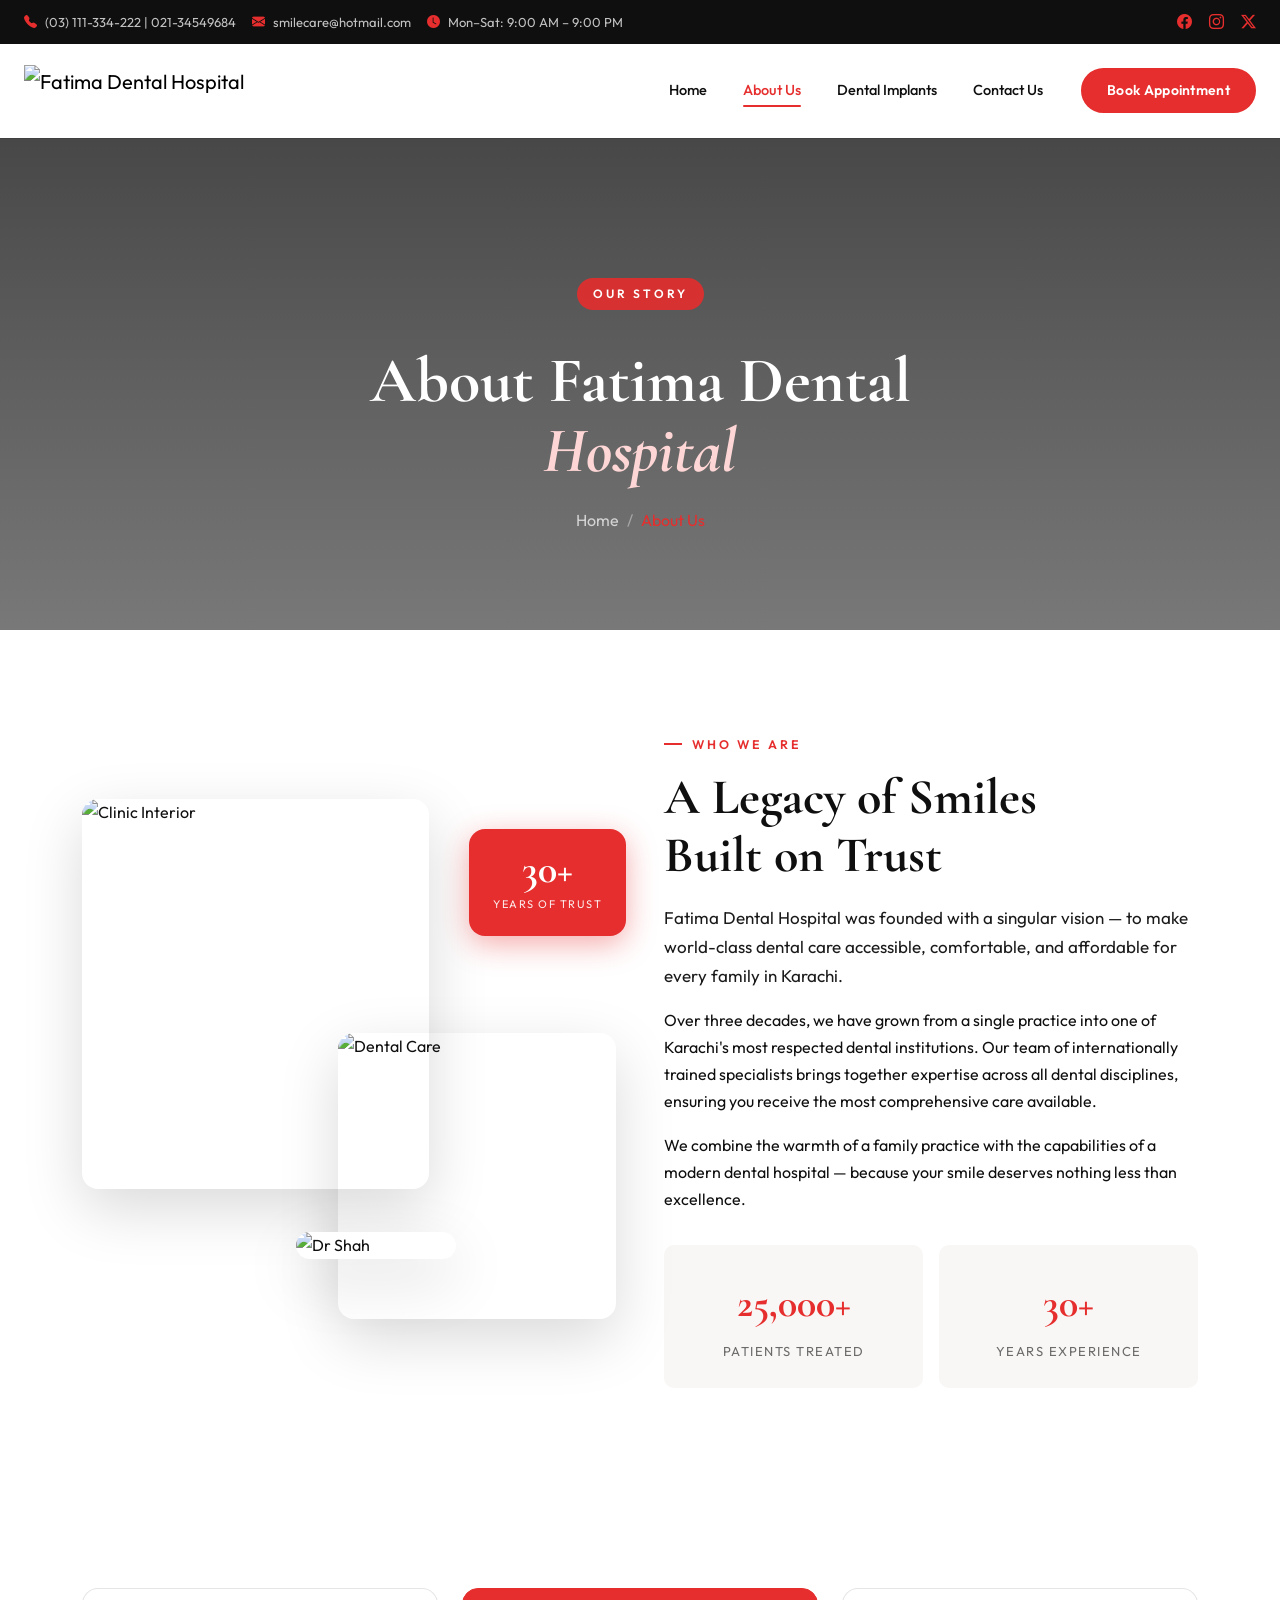
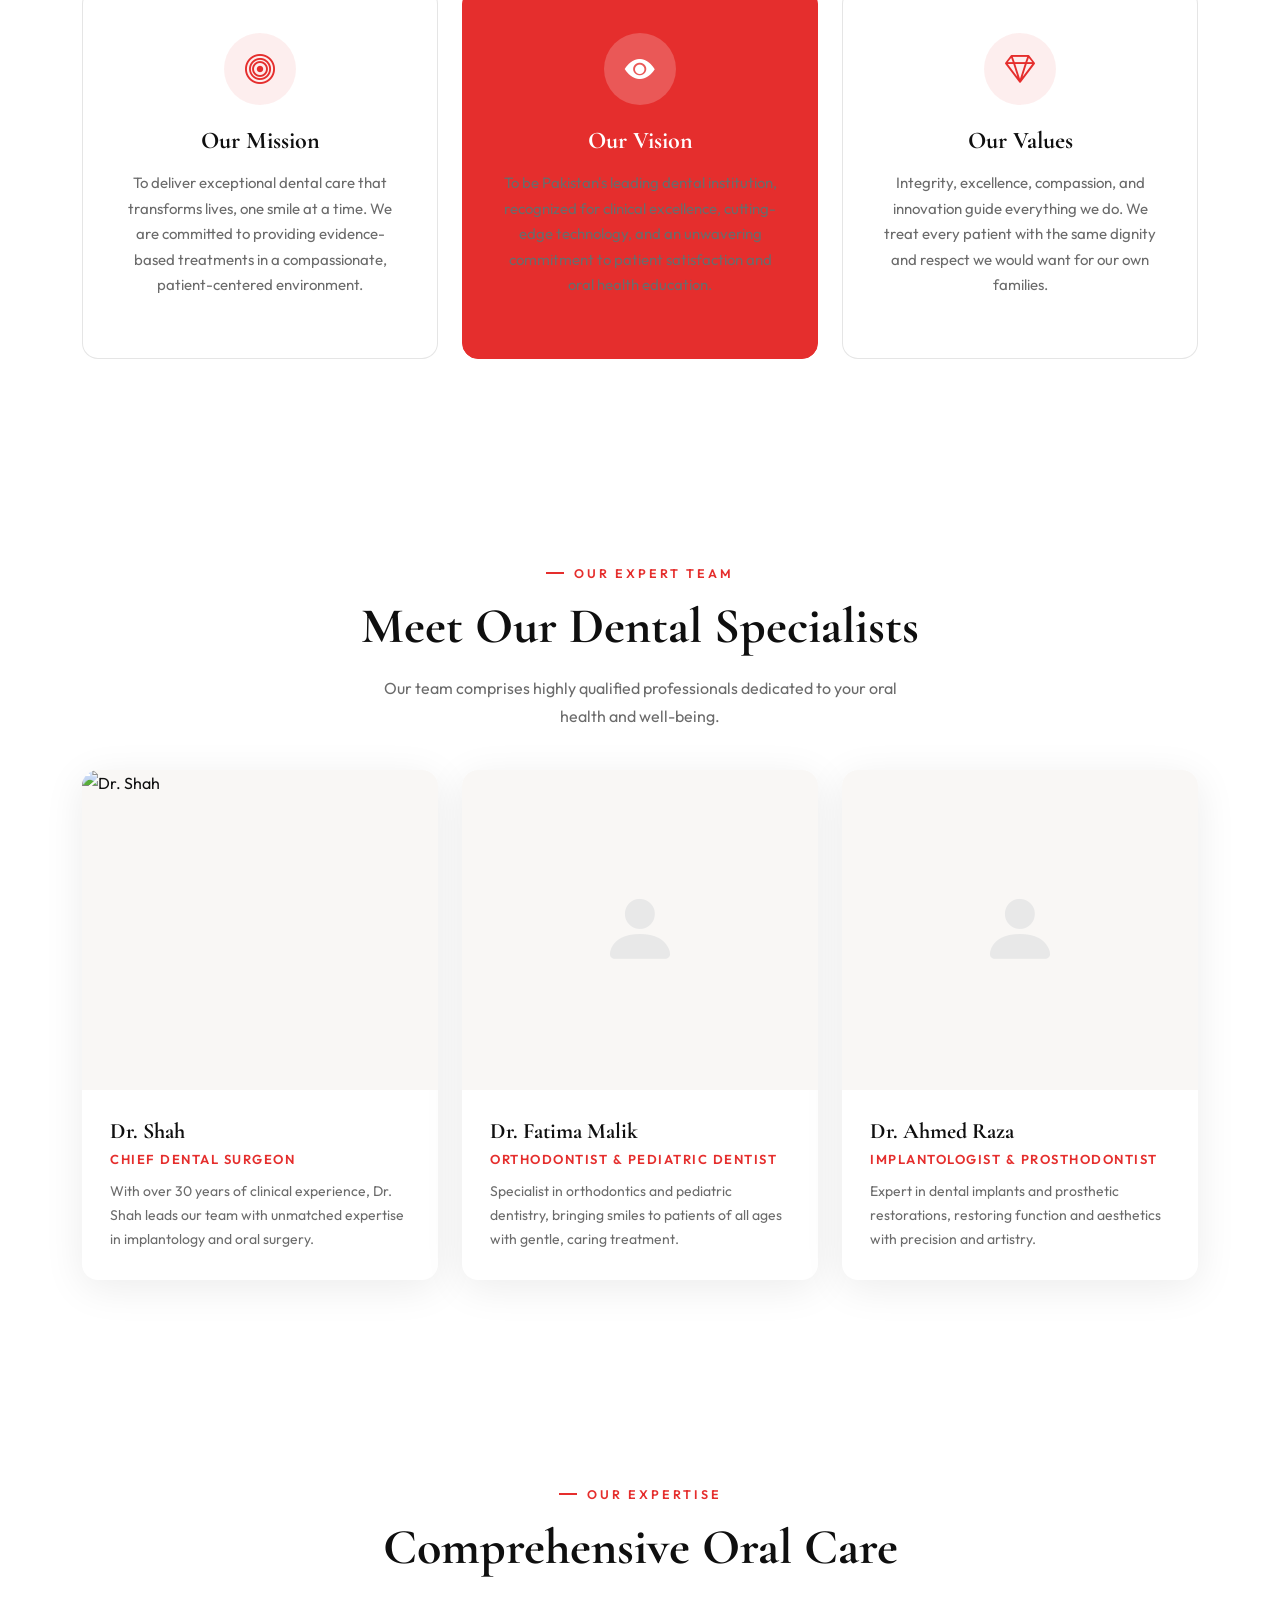
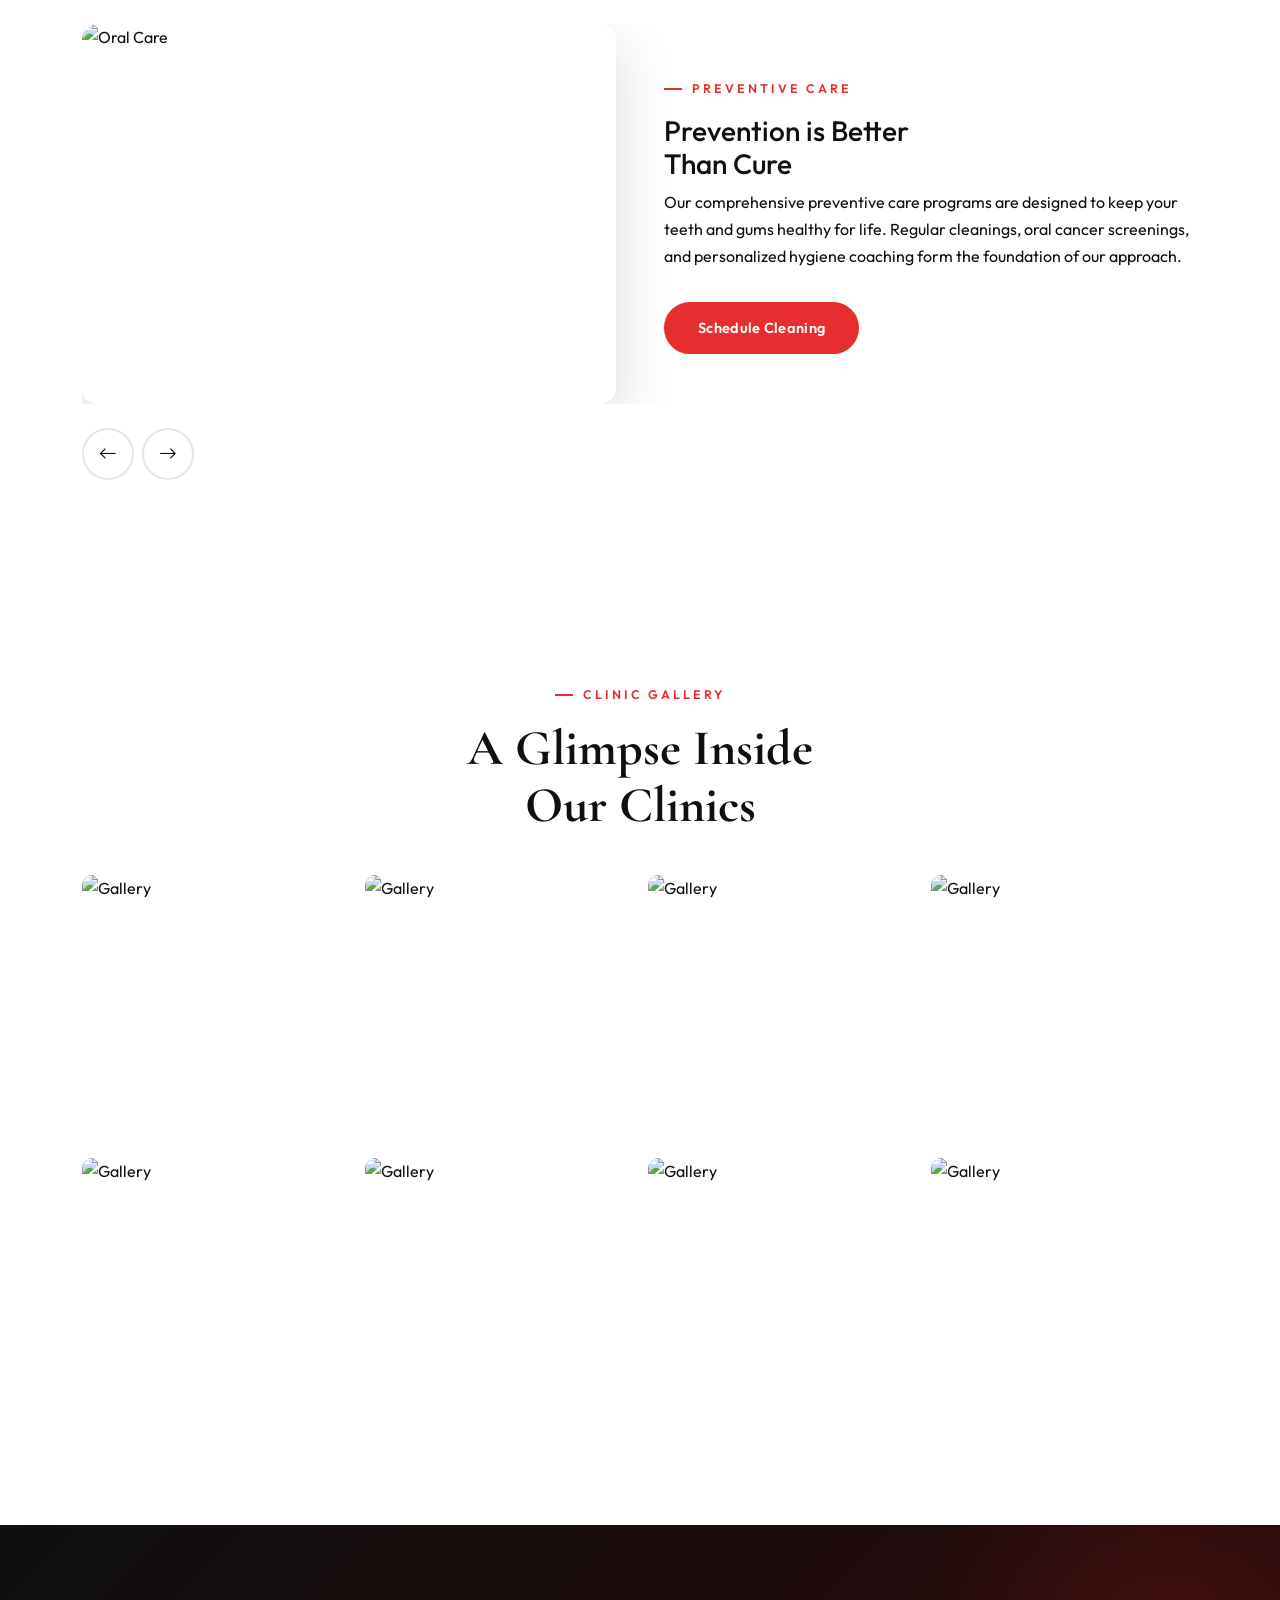
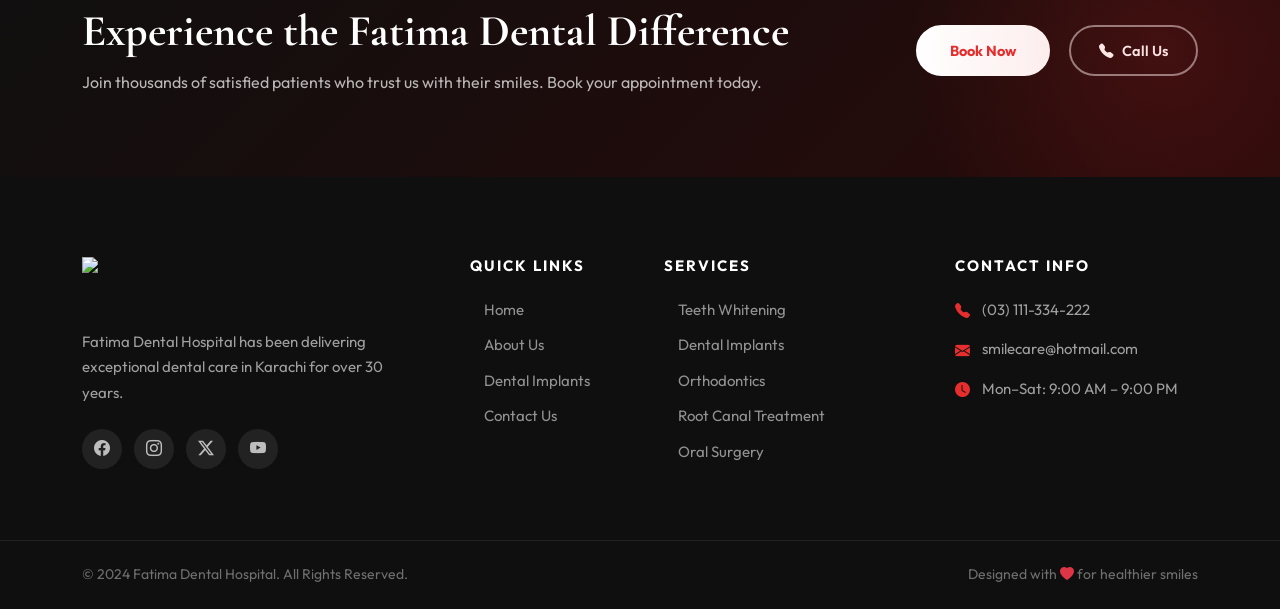
==== commit f38fd54d: "Update about.html" ====
--- a/about.html
+++ b/about.html
@@ -34,10 +34,7 @@
   <div class="container-fluid px-4">
     <a class="navbar-brand" href="index.html">
       <img src="https://smile.com.pk/images/logo.png" alt="Fatima Dental Hospital" class="nav-logo"/>
-      <div class="brand-text">
-        <span class="brand-title">Fatima Dental</span>
-        <span class="brand-sub">Hospital</span>
-      </div>
+     
     </a>
     <button class="navbar-toggler" type="button" data-bs-toggle="collapse" data-bs-target="#navMenu">
       <span class="toggler-icon"><span></span><span></span><span></span></span>
@@ -363,4 +360,4 @@
 <script src="https://cdnjs.cloudflare.com/ajax/libs/gsap/3.12.5/ScrollTrigger.min.js"></script>
 <script src="main.js"></script>
 </body>
-</html>+</html>
